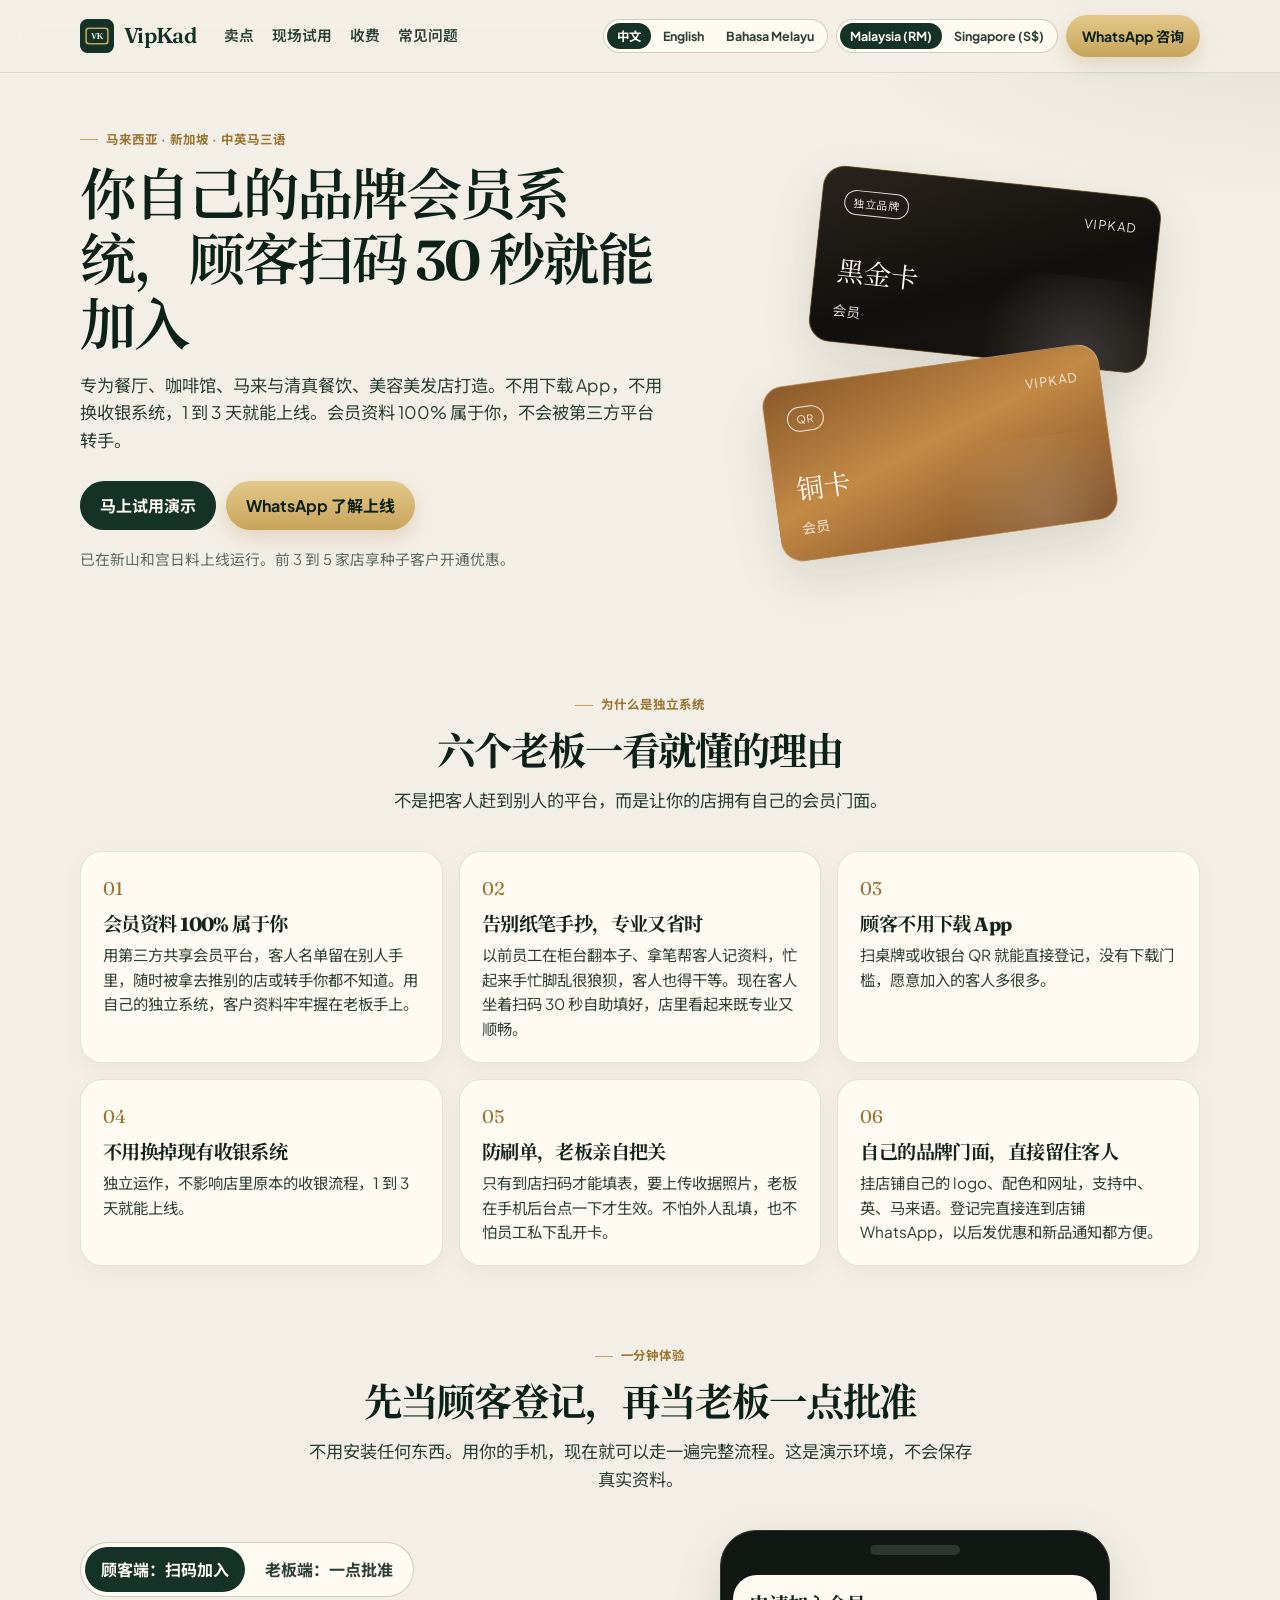
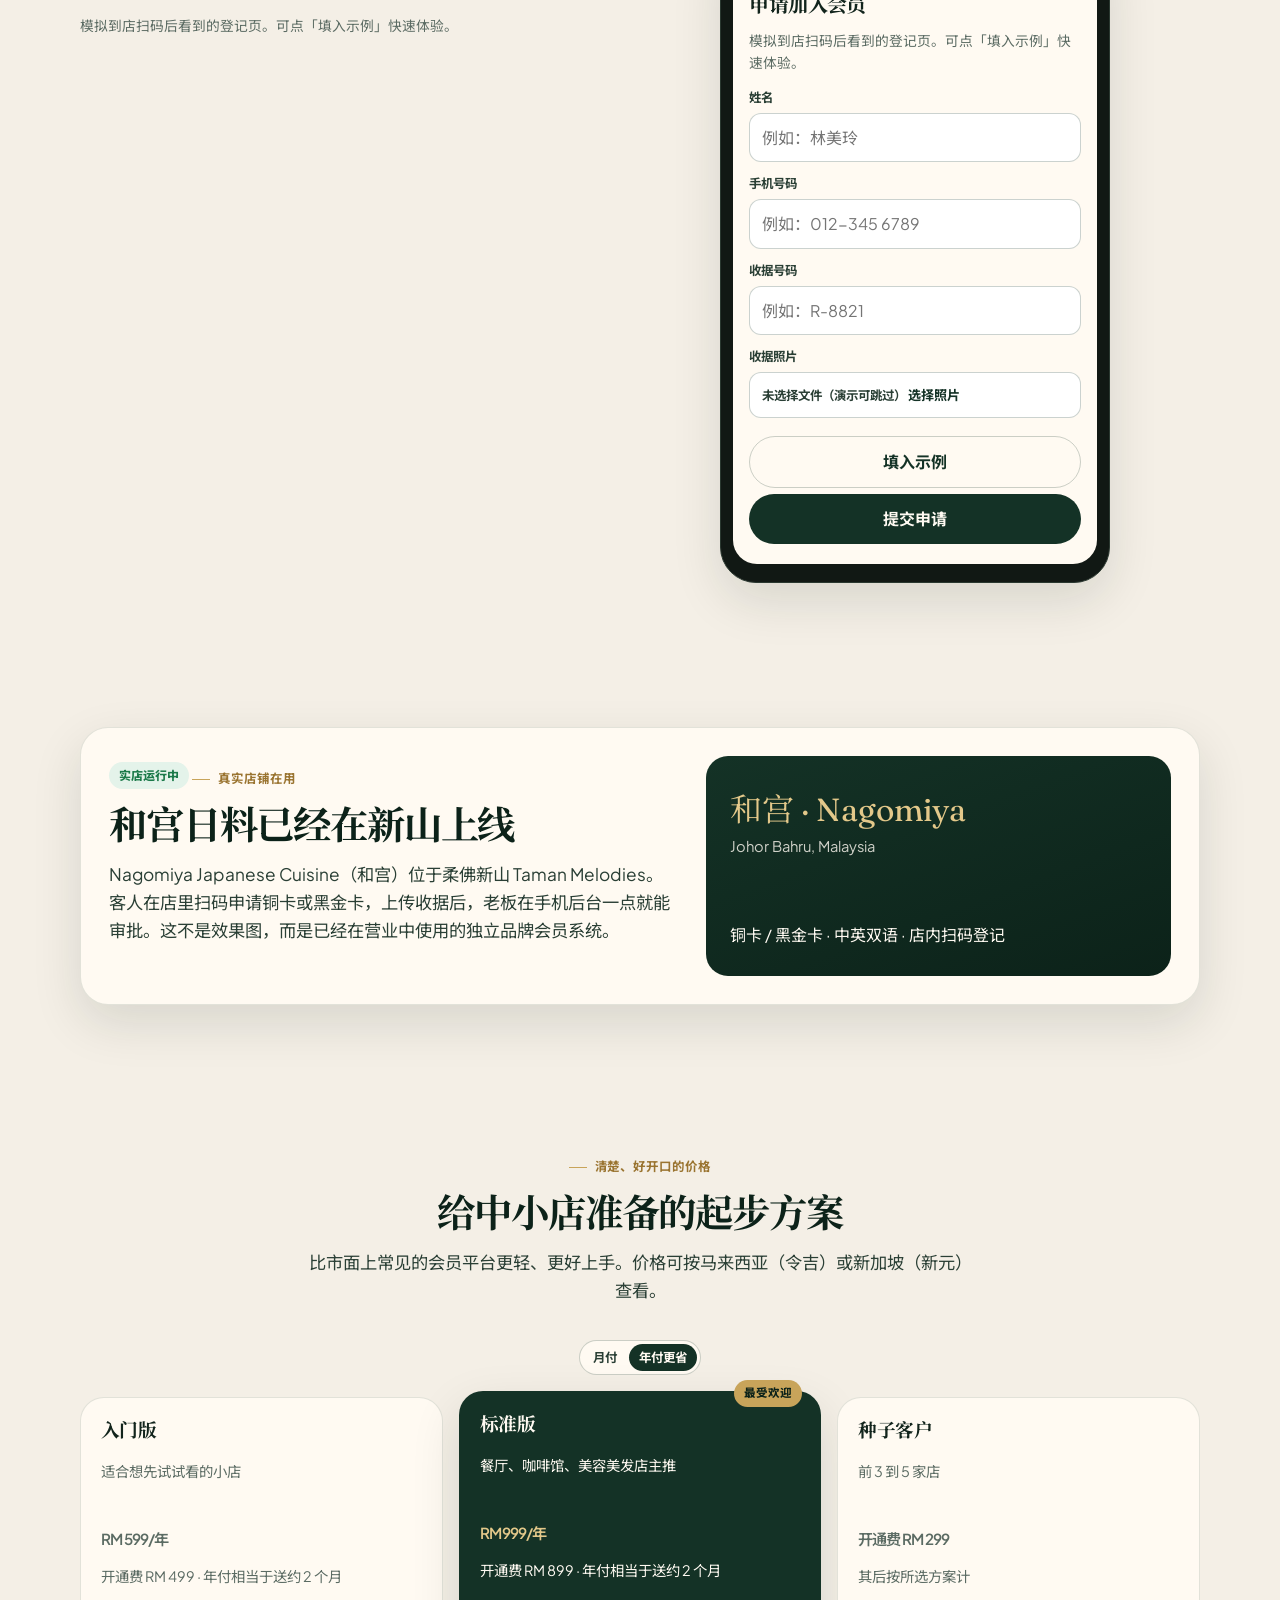
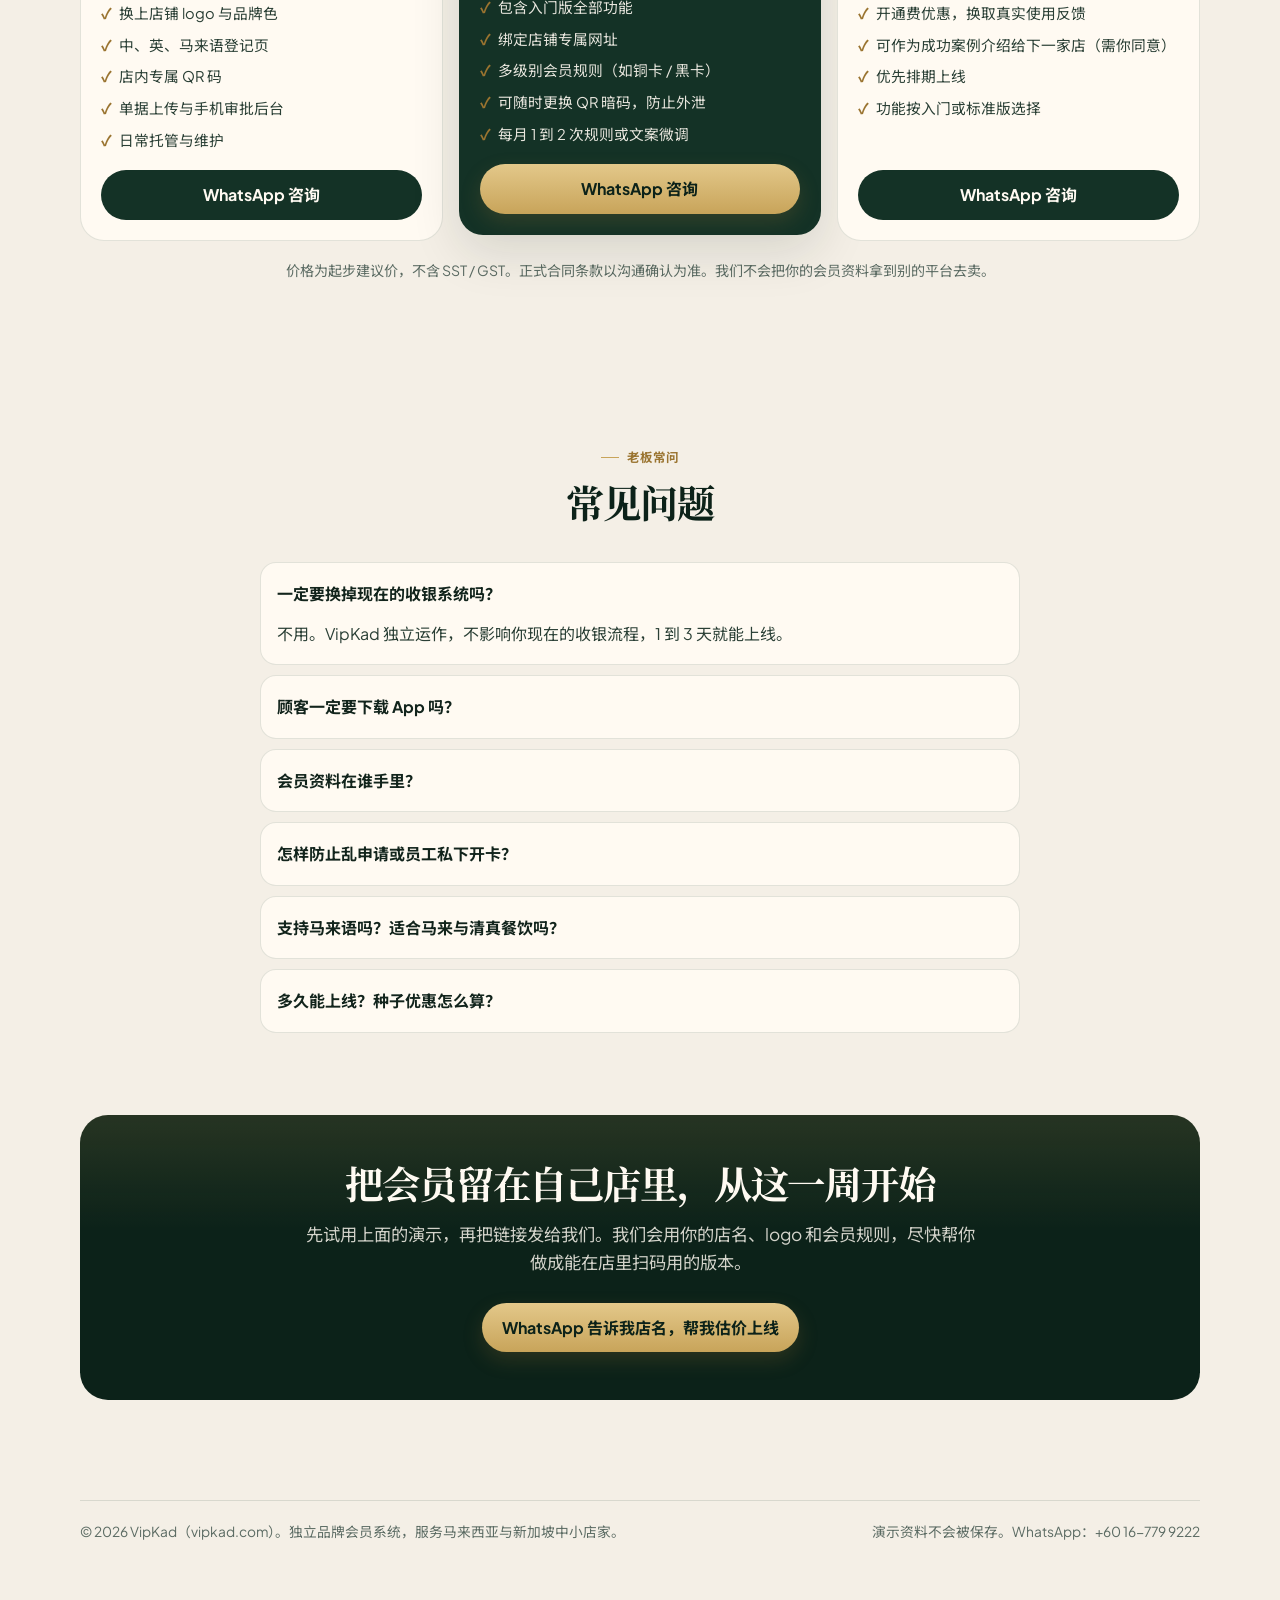
==== index.html @ d951347a "Add VipKad static website for GitHub Pages Co-authored-by: joywaynne143 <joywaynne143@users.noreply." ====
<!DOCTYPE html>
<html lang="zh-Hans">
<head>
  <meta charset="utf-8">
  <meta name="viewport" content="width=device-width, initial-scale=1">
  <title>VipKad — 独立品牌会员系统，给马来西亚与新加坡的店家</title>
  <meta name="description" content="VipKad (vipkad.com) is an own-brand membership Web App for restaurants, cafés, Malay and Halal F&B, salons and shops in Malaysia and Singapore. Chinese, English and Bahasa Melayu. No app download, no POS swap, customer data stays yours.">
  <meta name="theme-color" content="#143226">
  <link rel="icon" href="./favicon.svg" type="image/svg+xml">
  <link rel="canonical" href="https://vipkad.netlify.app/">
  <meta property="og:title" content="VipKad (vipkad.com) — Own-brand membership for Malaysia & Singapore">
  <meta property="og:description" content="Guests scan a QR and join in 30 seconds. You approve on your phone. Your data stays yours. 中文 / English / Bahasa Melayu.">
  <meta property="og:type" content="website">
  <meta property="og:image" content="./og.jpg">
  <meta name="twitter:card" content="summary_large_image">
  <link rel="preconnect" href="https://fonts.googleapis.com">
  <link rel="preconnect" href="https://fonts.gstatic.com" crossorigin>
  <link href="https://fonts.googleapis.com/css2?family=Fraunces:opsz,wght@9..144,500;9..144,620;9..144,700&family=Noto+Sans+SC:wght@400;500;700&family=Noto+Serif+SC:wght@600;700&family=Plus+Jakarta+Sans:wght@400;500;600;700;800&display=swap" rel="stylesheet">
  <link rel="stylesheet" href="./styles.css">
</head>
<body>
  <header class="header">
    <div class="wrap header-inner">
      <a class="logo" href="#top" aria-label="VipKad">
        <svg class="logo-mark" viewBox="0 0 64 64" aria-hidden="true">
          <rect width="64" height="64" rx="14" fill="#143226"/>
          <rect x="10" y="16" width="44" height="32" rx="6" fill="#C8A45A"/>
          <rect x="13" y="19" width="38" height="26" rx="4" fill="#143226"/>
          <text x="32" y="38" text-anchor="middle" font-family="Georgia, serif" font-size="16" font-weight="700" fill="#F6F1E8">VK</text>
        </svg>
        VipKad
      </a>
      <nav class="nav-links" aria-label="Primary">
        <a href="#features" data-i18n="nav_features">卖点</a>
        <a href="#demo" data-i18n="nav_demo">现场试用</a>
        <a href="#pricing" data-i18n="nav_pricing">收费</a>
        <a href="#faq" data-i18n="nav_faq">常见问题</a>
      </nav>
      <div class="header-tools">
        <div class="switcher" role="group" aria-label="Language">
          <button class="lang-btn" type="button" data-lang="zh" aria-pressed="true">中文</button>
          <button class="lang-btn" type="button" data-lang="en" aria-pressed="false">English</button>
          <button class="lang-btn" type="button" data-lang="ms" aria-pressed="false">Bahasa Melayu</button>
        </div>
        <div class="switcher" role="group" aria-label="Currency">
          <button class="cur-btn" type="button" data-currency="MY" aria-pressed="true">Malaysia (RM)</button>
          <button class="cur-btn" type="button" data-currency="SG" aria-pressed="false">Singapore (S$)</button>
        </div>
        <a class="btn btn-gold btn-wa-desktop" data-wa href="https://wa.me/60167799222" data-i18n="nav_cta">WhatsApp 咨询</a>
      </div>
    </div>
  </header>

  <main id="top">
    <section class="hero">
      <div class="wrap hero-grid">
        <div>
          <div class="kicker" data-i18n="hero_kicker">马来西亚 · 新加坡 · 中英马三语</div>
          <h1 data-i18n="hero_title">你自己的品牌会员系统，顾客扫码 30 秒就能加入</h1>
          <p class="lede" data-i18n="hero_sub">专为餐厅、咖啡馆、马来与清真餐饮、美容美发店打造。不用下载 App，不用换收银系统，1 到 3 天就能上线。会员资料 100% 属于你，不会被第三方平台转手。</p>
          <div class="hero-actions">
            <a class="btn btn-dark" href="#demo" data-i18n="hero_cta_demo">马上试用演示</a>
            <a class="btn btn-gold" data-wa href="https://wa.me/60167799222" data-i18n="hero_cta_wa">WhatsApp 了解上线</a>
          </div>
          <p class="trust" data-i18n="hero_trust">已在新山和宫日料上线运行。前 3 到 5 家店享种子客户开通优惠。</p>
        </div>
        <div class="stage" aria-hidden="true">
          <article class="card card-black">
            <div class="card-top"><span class="chip" data-i18n="card_owner">独立品牌</span><span>VIPKAD</span></div>
            <div class="card-name" data-i18n="card_black">黑金卡</div>
            <div class="card-meta" data-i18n="card_member">会员</div>
          </article>
          <article class="card card-bronze">
            <div class="card-top"><span class="chip">QR</span><span>VIPKAD</span></div>
            <div class="card-name" data-i18n="card_bronze">铜卡</div>
            <div class="card-meta" data-i18n="card_member">会员</div>
          </article>
        </div>
      </div>
    </section>

    <section class="section" id="features">
      <div class="wrap">
        <div class="section-head">
          <div class="kicker" data-i18n="points_kicker">为什么是独立系统</div>
          <h2 data-i18n="points_title">六个老板一看就懂的理由</h2>
          <p class="lede" data-i18n="points_sub">不是把客人赶到别人的平台，而是让你的店拥有自己的会员门面。</p>
        </div>
        <div class="grid-6">
          <article class="feature"><div class="feature-num">01</div><h3 data-i18n="p1_t">会员资料 100% 属于你</h3><p data-i18n="p1_d"></p></article>
          <article class="feature"><div class="feature-num">02</div><h3 data-i18n="p2_t">告别纸笔手抄，专业又省时</h3><p data-i18n="p2_d"></p></article>
          <article class="feature"><div class="feature-num">03</div><h3 data-i18n="p3_t">顾客不用下载 App</h3><p data-i18n="p3_d"></p></article>
          <article class="feature"><div class="feature-num">04</div><h3 data-i18n="p4_t">不用换掉现有收银系统</h3><p data-i18n="p4_d"></p></article>
          <article class="feature"><div class="feature-num">05</div><h3 data-i18n="p5_t">防刷单，老板亲自把关</h3><p data-i18n="p5_d"></p></article>
          <article class="feature"><div class="feature-num">06</div><h3 data-i18n="p6_t">自己的品牌门面，直接留住客人</h3><p data-i18n="p6_d"></p></article>
        </div>
      </div>
    </section>

    <section class="section" id="demo" style="padding-top: 0;">
      <div class="wrap">
        <div class="section-head">
          <div class="kicker" data-i18n="demo_kicker">一分钟体验</div>
          <h2 data-i18n="demo_title">先当顾客登记，再当老板一点批准</h2>
          <p class="lede" data-i18n="demo_sub">不用安装任何东西。用你的手机，现在就可以走一遍完整流程。这是演示环境，不会保存真实资料。</p>
        </div>
        <div class="demo-shell">
          <div>
            <div class="tabs" role="tablist">
              <button class="view-btn" type="button" data-view="customer" aria-pressed="true" data-i18n="tab_customer">顾客端：扫码加入</button>
              <button class="view-btn" type="button" data-view="owner" aria-pressed="false" data-i18n="tab_owner">老板端：一点批准</button>
            </div>
            <p class="hint" id="demo-side-hint" data-i18n="demo_customer_hint"></p>
          </div>
          <div class="phone">
            <div class="phone-bar"><span></span></div>
            <div class="screen">
              <div id="view-customer">
                <div id="form-panel">
                  <h3 data-i18n="demo_customer_title">申请加入会员</h3>
                  <p class="hint" data-i18n="demo_customer_hint"></p>
                  <form id="demo-form">
                    <div class="field">
                      <label for="f-name" data-i18n="demo_name">姓名</label>
                      <input id="f-name" name="name" required autocomplete="name" data-i18n-placeholder="ph_name">
                    </div>
                    <div class="field">
                      <label for="f-phone" data-i18n="demo_phone">手机号码</label>
                      <input id="f-phone" name="phone" required inputmode="tel" autocomplete="tel" data-i18n-placeholder="ph_phone">
                    </div>
                    <div class="field">
                      <label for="f-receipt" data-i18n="demo_receipt">收据号码</label>
                      <input id="f-receipt" name="receipt" required data-i18n-placeholder="ph_receipt">
                    </div>
                    <div class="field">
                      <label data-i18n="demo_photo">收据照片</label>
                      <label class="filebox">
                        <span id="photo-label" data-i18n="demo_photo_empty">未选择文件（演示可跳过）</span>
                        <strong data-i18n="demo_photo_btn">选择照片</strong>
                        <input id="f-photo" type="file" accept="image/*">
                      </label>
                    </div>
                    <button class="btn btn-ghost" id="fill-sample" type="button" data-i18n="demo_fill">填入示例</button>
                    <button class="btn btn-dark" type="submit" data-i18n="demo_submit">提交申请</button>
                  </form>
                </div>
                <div id="thanks-panel" class="success" hidden>
                  <div class="success-icon">✓</div>
                  <h3 data-i18n="demo_thanks_t">申请已送出</h3>
                  <p class="hint" data-i18n="demo_thanks_d"></p>
                  <button class="btn btn-dark" id="go-owner" type="button" data-i18n="demo_go_owner">打开老板端</button>
                  <button class="btn btn-ghost" id="try-again" type="button" data-i18n="demo_reset">再试一次</button>
                </div>
              </div>
              <div id="view-owner" hidden>
                <h3 data-i18n="demo_owner_title">待审核申请</h3>
                <p class="hint" data-i18n="demo_owner_hint"></p>
                <p class="hint" id="app-empty" data-i18n="demo_empty" hidden></p>
                <div class="app-list" id="app-list"></div>
              </div>
            </div>
          </div>
        </div>
      </div>
    </section>

    <section class="section" id="showcase">
      <div class="wrap">
        <article class="showcase">
          <div>
            <span class="showcase-tag" data-i18n="showcase_tag">实店运行中</span>
            <div class="kicker" data-i18n="showcase_kicker">真实店铺在用</div>
            <h2 data-i18n="showcase_title">和宫日料已经在新山上线</h2>
            <p class="lede" data-i18n="showcase_body"></p>
          </div>
          <div class="shop-tile">
            <div>
              <div class="jp" data-i18n="showcase_shop">和宫 · Nagomiya</div>
              <div class="place" data-i18n="showcase_place">Johor Bahru, Malaysia</div>
            </div>
            <div data-i18n="showcase_note">铜卡 / 黑金卡 · 中英双语 · 店内扫码登记</div>
          </div>
        </article>
      </div>
    </section>

    <section class="section" id="pricing">
      <div class="wrap">
        <div class="section-head">
          <div class="kicker" data-i18n="pricing_kicker">清楚、好开口的价格</div>
          <h2 data-i18n="pricing_title">给中小店准备的起步方案</h2>
          <p class="lede" data-i18n="pricing_sub">比市面上常见的会员平台更轻、更好上手。价格可按马来西亚（令吉）或新加坡（新元）查看。</p>
        </div>
        <div class="bill-toggle">
          <div class="switcher" role="group" aria-label="Billing cycle">
            <button class="bill-btn" type="button" data-bill="monthly" aria-pressed="false" data-i18n="bill_monthly">月付</button>
            <button class="bill-btn" type="button" data-bill="yearly" aria-pressed="true" data-i18n="bill_yearly">年付更省</button>
          </div>
        </div>
        <div class="plans">
          <article class="plan">
            <h3 data-i18n="plan_starter">入门版</h3>
            <p class="setup" data-i18n="plan_starter_for">适合想先试试看的小店</p>
            <div class="price"><span id="price-starter">RM 599</span><span id="per-starter">/年</span></div>
            <p class="setup" id="setup-starter">开通费 RM 499</p>
            <ul>
              <li data-i18n="f_starter_1"></li>
              <li data-i18n="f_starter_2"></li>
              <li data-i18n="f_starter_3"></li>
              <li data-i18n="f_starter_4"></li>
              <li data-i18n="f_starter_5"></li>
            </ul>
            <a class="btn btn-dark" data-wa href="https://wa.me/60167799222" data-i18n="nav_cta">WhatsApp 咨询</a>
          </article>
          <article class="plan featured">
            <span class="rec" data-i18n="rec">最受欢迎</span>
            <h3 data-i18n="plan_standard">标准版</h3>
            <p class="setup" data-i18n="plan_standard_for">餐厅、咖啡馆、美容美发店主推</p>
            <div class="price"><span id="price-standard">RM 999</span><span id="per-standard">/年</span></div>
            <p class="setup" id="setup-standard">开通费 RM 899</p>
            <ul>
              <li data-i18n="f_standard_1"></li>
              <li data-i18n="f_standard_2"></li>
              <li data-i18n="f_standard_3"></li>
              <li data-i18n="f_standard_4"></li>
              <li data-i18n="f_standard_5"></li>
            </ul>
            <a class="btn btn-gold" data-wa href="https://wa.me/60167799222" data-i18n="nav_cta">WhatsApp 咨询</a>
          </article>
          <article class="plan">
            <h3 data-i18n="plan_early">种子客户</h3>
            <p class="setup" data-i18n="plan_early_for">前 3 到 5 家店</p>
            <div class="price"><span id="price-early">开通费 RM 299</span><span id="per-early"></span></div>
            <p class="setup" id="setup-early">其后按所选方案计</p>
            <ul>
              <li data-i18n="f_early_1"></li>
              <li data-i18n="f_early_2"></li>
              <li data-i18n="f_early_3"></li>
              <li data-i18n="f_early_4"></li>
            </ul>
            <a class="btn btn-dark" data-wa href="https://wa.me/60167799222" data-i18n="nav_cta">WhatsApp 咨询</a>
          </article>
        </div>
        <p class="pricing-note" data-i18n="pricing_note"></p>
      </div>
    </section>

    <section class="section" id="faq">
      <div class="wrap">
        <div class="section-head">
          <div class="kicker" data-i18n="faq_kicker">老板常问</div>
          <h2 data-i18n="faq_title">常见问题</h2>
        </div>
        <div class="faq">
          <details open><summary data-i18n="q1"></summary><p data-i18n="a1"></p></details>
          <details><summary data-i18n="q2"></summary><p data-i18n="a2"></p></details>
          <details><summary data-i18n="q3"></summary><p data-i18n="a3"></p></details>
          <details><summary data-i18n="q4"></summary><p data-i18n="a4"></p></details>
          <details><summary data-i18n="q5"></summary><p data-i18n="a5"></p></details>
          <details><summary data-i18n="q6"></summary><p data-i18n="a6"></p></details>
        </div>
      </div>
    </section>

    <section class="section" style="padding-top: 10px;">
      <div class="wrap">
        <div class="final">
          <h2 data-i18n="final_title">把会员留在自己店里，从这一周开始</h2>
          <p class="lede" data-i18n="final_sub"></p>
          <a class="btn btn-gold" data-wa href="https://wa.me/60167799222" data-i18n="final_btn">WhatsApp 告诉我店名，帮我估价上线</a>
        </div>
      </div>
    </section>
  </main>

  <footer>
    <div class="wrap footer-inner">
      <div data-i18n="footer_left"></div>
      <div data-i18n="footer_right"></div>
    </div>
  </footer>

  <div class="sticky-wa">
    <a class="btn btn-gold" data-wa href="https://wa.me/60167799222" data-i18n="nav_cta">WhatsApp 咨询</a>
  </div>

  <script src="./app.js"></script>
</body>
</html>
---- styles.css ----
/* VipKad — own-brand membership for MY & SG */
:root {
  --ink: #12241c;
  --ink-soft: #2a3f35;
  --green: #143226;
  --green-deep: #0c2219;
  --green-mid: #1e4a38;
  --gold: #c8a45a;
  --gold-soft: #e3c88a;
  --gold-deep: #9a7430;
  --cream: #f4efe6;
  --paper: #fffaf2;
  --paper-2: #f8f2e8;
  --line: rgba(20, 50, 38, 0.12);
  --line-strong: rgba(20, 50, 38, 0.22);
  --muted: #5b6b63;
  --ok: #1c7a4a;
  --danger: #9b3b2e;
  --shadow: 0 18px 50px rgba(18, 36, 28, 0.12);
  --radius: 22px;
  --font-display: "Fraunces", "Noto Serif SC", "Songti SC", serif;
  --font-ui: "Plus Jakarta Sans", "Noto Sans SC", "Noto Sans Malayalam", "PingFang SC", sans-serif;
  --max: 1120px;
}

*, *::before, *::after { box-sizing: border-box; }
html { scroll-behavior: smooth; }
html, body { margin: 0; padding: 0; }
body {
  font-family: var(--font-ui);
  color: var(--ink);
  background:
    radial-gradient(1200px 500px at 10% -10%, rgba(200, 164, 90, 0.14), transparent 55%),
    radial-gradient(900px 400px at 100% 0%, rgba(20, 50, 38, 0.08), transparent 50%),
    var(--cream);
  line-height: 1.6;
  min-height: 100%;
  text-rendering: optimizeLegibility;
  -webkit-font-smoothing: antialiased;
}
img, svg { display: block; max-width: 100%; }
button, input { font: inherit; }
a { color: inherit; }

.wrap { width: min(var(--max), calc(100% - 32px)); margin: 0 auto; }

/* Header */
.header {
  position: sticky;
  top: 0;
  z-index: 40;
  backdrop-filter: blur(16px);
  background: rgba(244, 239, 230, 0.88);
  border-bottom: 1px solid var(--line);
}
.header-inner {
  display: flex;
  align-items: center;
  gap: 16px;
  min-height: 72px;
}
.logo {
  display: flex;
  align-items: center;
  gap: 10px;
  text-decoration: none;
  font-family: var(--font-display);
  font-weight: 600;
  font-size: 1.35rem;
  letter-spacing: -0.03em;
  color: var(--green);
  flex-shrink: 0;
}
.logo-mark {
  width: 34px;
  height: 34px;
}
.nav-links {
  display: flex;
  gap: 18px;
  margin-left: 12px;
  font-size: 0.92rem;
  font-weight: 600;
}
.nav-links a { text-decoration: none; color: var(--ink-soft); }
.nav-links a:hover { color: var(--green); }
.header-tools {
  margin-left: auto;
  display: flex;
  align-items: center;
  gap: 8px;
  flex-wrap: wrap;
  justify-content: flex-end;
}
.switcher {
  display: inline-flex;
  background: var(--paper);
  border: 1px solid var(--line-strong);
  border-radius: 999px;
  padding: 3px;
  gap: 2px;
}
.switcher button {
  border: 0;
  background: transparent;
  color: var(--ink-soft);
  padding: 6px 10px;
  border-radius: 999px;
  cursor: pointer;
  font-size: 0.78rem;
  font-weight: 700;
  line-height: 1.2;
}
.switcher button[aria-pressed="true"] {
  background: var(--green);
  color: var(--paper);
}
.btn {
  display: inline-flex;
  align-items: center;
  justify-content: center;
  gap: 8px;
  border: 0;
  border-radius: 999px;
  padding: 12px 20px;
  font-weight: 700;
  text-decoration: none;
  cursor: pointer;
  transition: transform 0.15s ease, background 0.15s ease, box-shadow 0.15s ease;
}
.btn:hover { transform: translateY(-1px); }
.btn-gold {
  background: linear-gradient(180deg, var(--gold-soft), var(--gold));
  color: var(--green-deep);
  box-shadow: 0 8px 20px rgba(154, 116, 48, 0.22);
}
.btn-dark {
  background: var(--green);
  color: var(--paper);
}
.btn-ghost {
  background: transparent;
  color: var(--green);
  border: 1px solid var(--line-strong);
}
.header .btn { padding: 10px 16px; font-size: 0.88rem; }

/* Hero */
.hero { padding: 48px 0 28px; }
.hero-grid {
  display: grid;
  grid-template-columns: 1.1fr 0.9fr;
  gap: 48px;
  align-items: center;
}
.kicker {
  display: inline-flex;
  align-items: center;
  gap: 8px;
  font-size: 0.78rem;
  font-weight: 700;
  letter-spacing: 0.08em;
  text-transform: uppercase;
  color: var(--gold-deep);
  margin-bottom: 14px;
}
.kicker::before {
  content: "";
  width: 18px;
  height: 1px;
  background: var(--gold);
}
h1, h2, h3 { font-family: var(--font-display); letter-spacing: -0.03em; line-height: 1.15; margin: 0 0 14px; }
h1 { font-size: clamp(2.1rem, 4.4vw, 3.55rem); font-weight: 620; color: var(--green-deep); }
h2 { font-size: clamp(1.7rem, 3vw, 2.4rem); color: var(--green-deep); }
.lede { font-size: 1.08rem; color: var(--ink-soft); max-width: 42rem; margin: 0 0 26px; }
.hero-actions { display: flex; flex-wrap: wrap; gap: 10px; margin-bottom: 18px; }
.trust { color: var(--muted); font-size: 0.92rem; }

/* Floating membership cards */
.stage {
  position: relative;
  min-height: 420px;
  display: grid;
  place-items: center;
}
.card {
  width: min(340px, 100%);
  border-radius: 22px;
  padding: 22px 22px 20px;
  color: var(--paper);
  position: relative;
  box-shadow: var(--shadow);
  overflow: hidden;
}
.card::after {
  content: "";
  position: absolute;
  inset: auto -20% -40% 40%;
  height: 160px;
  background: radial-gradient(circle, rgba(255,255,255,0.16), transparent 65%);
}
.card-black {
  background:
    linear-gradient(160deg, #2a241c 0%, #12100e 55%, #1b1712 100%);
  border: 1px solid rgba(200, 164, 90, 0.45);
  transform: rotate(6deg) translate(28px, 18px);
  z-index: 1;
}
.card-bronze {
  background:
    linear-gradient(160deg, #8a5a2b 0%, #c38945 45%, #7a4a22 100%);
  border: 1px solid rgba(255, 232, 190, 0.35);
  transform: rotate(-8deg) translate(-18px, -8px);
  z-index: 2;
}
.card-top { display: flex; justify-content: space-between; align-items: flex-start; font-size: 0.78rem; letter-spacing: 0.12em; text-transform: uppercase; opacity: 0.9; }
.card-name { font-family: var(--font-display); font-size: 1.7rem; margin: 36px 0 6px; }
.card-meta { font-size: 0.86rem; opacity: 0.85; }
.chip {
  display: inline-flex;
  border: 1px solid currentColor;
  border-radius: 999px;
  padding: 3px 8px;
  font-size: 0.68rem;
  letter-spacing: 0.08em;
}

/* Sections */
.section { padding: 72px 0; }
.section.alt {
  background: var(--green-deep);
  color: var(--paper);
}
.section.alt h2, .section.alt .kicker { color: var(--gold-soft); }
.section.alt .lede, .section.alt p { color: rgba(255,250,242,0.82); }
.section-head { max-width: 720px; margin: 0 auto 36px; text-align: center; }
.section-head .lede { margin-left: auto; margin-right: auto; }

.grid-6 {
  display: grid;
  grid-template-columns: repeat(3, 1fr);
  gap: 16px;
}
.feature {
  background: var(--paper);
  border: 1px solid var(--line);
  border-radius: var(--radius);
  padding: 22px 22px 20px;
  box-shadow: 0 8px 24px rgba(18, 36, 28, 0.04);
  min-height: 100%;
}
.feature-num {
  font-family: var(--font-display);
  color: var(--gold-deep);
  font-size: 1.15rem;
  margin-bottom: 10px;
}
.feature h3 { font-size: 1.2rem; margin-bottom: 8px; }
.feature p { margin: 0; color: var(--ink-soft); font-size: 0.96rem; }

/* Demo */
.demo-shell {
  display: grid;
  grid-template-columns: 0.95fr 1.05fr;
  gap: 36px;
  align-items: start;
}
.tabs {
  display: inline-flex;
  background: var(--paper);
  border: 1px solid var(--line-strong);
  border-radius: 999px;
  padding: 4px;
  gap: 4px;
  margin: 12px 0 18px;
}
.tabs button {
  border: 0;
  background: transparent;
  padding: 10px 16px;
  border-radius: 999px;
  cursor: pointer;
  font-weight: 700;
  color: var(--ink-soft);
}
.tabs button[aria-pressed="true"] {
  background: var(--green);
  color: var(--paper);
}
.phone {
  background: #111814;
  border-radius: 36px;
  padding: 14px 12px 18px;
  box-shadow: var(--shadow);
  border: 1px solid #2a3830;
  max-width: 390px;
  margin: 0 auto;
}
.phone-bar {
  height: 22px;
  display: flex;
  justify-content: center;
  margin-bottom: 8px;
}
.phone-bar span {
  width: 90px;
  height: 10px;
  background: #2b3630;
  border-radius: 999px;
}
.screen {
  background: var(--paper);
  color: var(--ink);
  border-radius: 24px;
  min-height: 520px;
  padding: 18px 16px 20px;
  overflow: hidden;
}
.screen h3 { font-size: 1.25rem; }
.hint { color: var(--muted); font-size: 0.86rem; margin: 0 0 14px; }
.field { margin-bottom: 12px; }
.field label { display: block; font-size: 0.78rem; font-weight: 700; margin-bottom: 5px; color: var(--ink-soft); }
.field input, .filebox {
  width: 100%;
  border: 1px solid var(--line-strong);
  border-radius: 12px;
  padding: 11px 12px;
  background: #fff;
  outline: none;
}
.field input:focus { border-color: var(--green); box-shadow: 0 0 0 3px rgba(20,50,38,0.12); }
.filebox { color: var(--muted); font-size: 0.9rem; cursor: pointer; display: flex; align-items: center; justify-content: space-between; }
.filebox input { display: none; }
.filebox strong { color: var(--green); font-size: 0.82rem; }
.screen .btn { width: 100%; margin-top: 6px; }
.success {
  text-align: center;
  padding: 36px 8px 16px;
}
.success-icon {
  width: 62px;
  height: 62px;
  border-radius: 50%;
  margin: 0 auto 14px;
  display: grid;
  place-items: center;
  background: #e4f3ea;
  color: var(--ok);
  font-size: 1.6rem;
}
.app-list { display: grid; gap: 10px; }
.app-card {
  border: 1px solid var(--line);
  border-radius: 16px;
  padding: 12px;
  background: #fff;
}
.app-card .row { display: flex; justify-content: space-between; gap: 8px; align-items: baseline; }
.app-card .who { font-weight: 800; }
.app-card .meta { color: var(--muted); font-size: 0.8rem; margin: 4px 0 10px; }
.badge {
  font-size: 0.68rem;
  font-weight: 800;
  letter-spacing: 0.04em;
  text-transform: uppercase;
  padding: 3px 8px;
  border-radius: 999px;
  background: #f3e6c8;
  color: #7a5420;
}
.badge.ok { background: #e4f3ea; color: var(--ok); }
.badge.no { background: #f8e6e3; color: var(--danger); }
.app-actions { display: flex; gap: 8px; }
.app-actions .btn { width: auto; flex: 1; padding: 8px 10px; font-size: 0.86rem; }

/* Showcase */
.showcase {
  display: grid;
  grid-template-columns: 1.1fr 0.9fr;
  gap: 28px;
  align-items: center;
  background: var(--paper);
  border: 1px solid var(--line);
  border-radius: 28px;
  padding: 28px;
  box-shadow: var(--shadow);
}
.showcase-tag {
  display: inline-block;
  background: #e4f3ea;
  color: var(--ok);
  font-size: 0.75rem;
  font-weight: 800;
  padding: 4px 10px;
  border-radius: 999px;
  margin-bottom: 10px;
}
.shop-tile {
  background: linear-gradient(160deg, #143226, #0c2219);
  color: var(--paper);
  border-radius: 22px;
  padding: 28px 24px;
  min-height: 220px;
  display: flex;
  flex-direction: column;
  justify-content: space-between;
}
.shop-tile .jp { font-family: var(--font-display); font-size: 2rem; color: var(--gold-soft); }
.shop-tile .place { opacity: 0.8; font-size: 0.92rem; }

/* Pricing */
.bill-toggle { display: flex; justify-content: center; margin-bottom: 22px; }
.plans {
  display: grid;
  grid-template-columns: repeat(3, 1fr);
  gap: 16px;
}
.plan {
  background: var(--paper);
  border: 1px solid var(--line);
  border-radius: 24px;
  padding: 22px 20px 20px;
  display: flex;
  flex-direction: column;
  position: relative;
}
.plan.featured {
  background: var(--green);
  color: var(--paper);
  border-color: transparent;
  transform: translateY(-6px);
  box-shadow: var(--shadow);
}
.plan.featured h3, .plan.featured .price, .plan.featured .setup { color: var(--paper); }
.plan.featured li { color: rgba(255,250,242,0.9); }
.rec {
  position: absolute;
  top: -12px;
  right: 18px;
  background: var(--gold);
  color: var(--green-deep);
  font-size: 0.72rem;
  font-weight: 800;
  padding: 4px 10px;
  border-radius: 999px;
}
.price {
  font-family: var(--font-display);
  font-size: 2.2rem;
  color: var(--green-deep);
  margin: 8px 0 0;
  letter-spacing: -0.03em;
}
.price span { font-size: 0.95rem; font-family: var(--font-ui); font-weight: 600; color: var(--muted); }
.plan.featured .price span { color: var(--gold-soft); }
.setup { color: var(--muted); font-size: 0.9rem; margin: 4px 0 14px; }
.plan ul { list-style: none; padding: 0; margin: 0 0 18px; display: grid; gap: 8px; }
.plan li { padding-left: 18px; position: relative; font-size: 0.92rem; color: var(--ink-soft); }
.plan li::before { content: "✓"; position: absolute; left: 0; color: var(--gold-deep); font-weight: 800; }
.plan .btn { margin-top: auto; }
.pricing-note { text-align: center; color: var(--muted); font-size: 0.88rem; margin-top: 18px; }

/* FAQ */
.faq { max-width: 760px; margin: 0 auto; display: grid; gap: 10px; }
.faq details {
  background: var(--paper);
  border: 1px solid var(--line);
  border-radius: 16px;
  padding: 4px 16px;
}
.faq summary {
  cursor: pointer;
  font-weight: 700;
  padding: 14px 0;
  list-style: none;
}
.faq summary::-webkit-details-marker { display: none; }
.faq details p { margin: 0 0 14px; color: var(--ink-soft); }

/* Final CTA */
.final {
  text-align: center;
  background:
    linear-gradient(180deg, rgba(200,164,90,0.14), transparent 40%),
    var(--green-deep);
  color: var(--paper);
  border-radius: 28px;
  padding: 48px 24px;
}
.final h2 { color: var(--paper); }
.final .lede { color: rgba(255,250,242,0.82); margin-left: auto; margin-right: auto; }

/* Footer */
footer {
  padding: 28px 0 110px;
  color: var(--muted);
  font-size: 0.86rem;
}
.footer-inner { display: flex; justify-content: space-between; gap: 16px; flex-wrap: wrap; border-top: 1px solid var(--line); padding-top: 20px; }

.sticky-wa {
  display: none;
  position: fixed;
  left: 16px;
  right: 16px;
  bottom: 16px;
  z-index: 50;
}

/* Responsive */
@media (max-width: 900px) {
  .nav-links, .header .btn-wa-desktop { display: none; }
  .hero-grid, .demo-shell, .showcase, .plans, .grid-6 { grid-template-columns: 1fr; }
  .plan.featured { transform: none; }
  .hero { padding-top: 28px; }
  .stage { min-height: 340px; margin-top: 10px; }
  .sticky-wa { display: block; }
  .sticky-wa .btn { width: 100%; box-shadow: 0 10px 30px rgba(18,36,28,0.25); }
  footer { padding-bottom: 110px; }
  .header-inner { min-height: 64px; }
  .header-tools .switcher button { padding: 6px 8px; font-size: 0.72rem; }
}
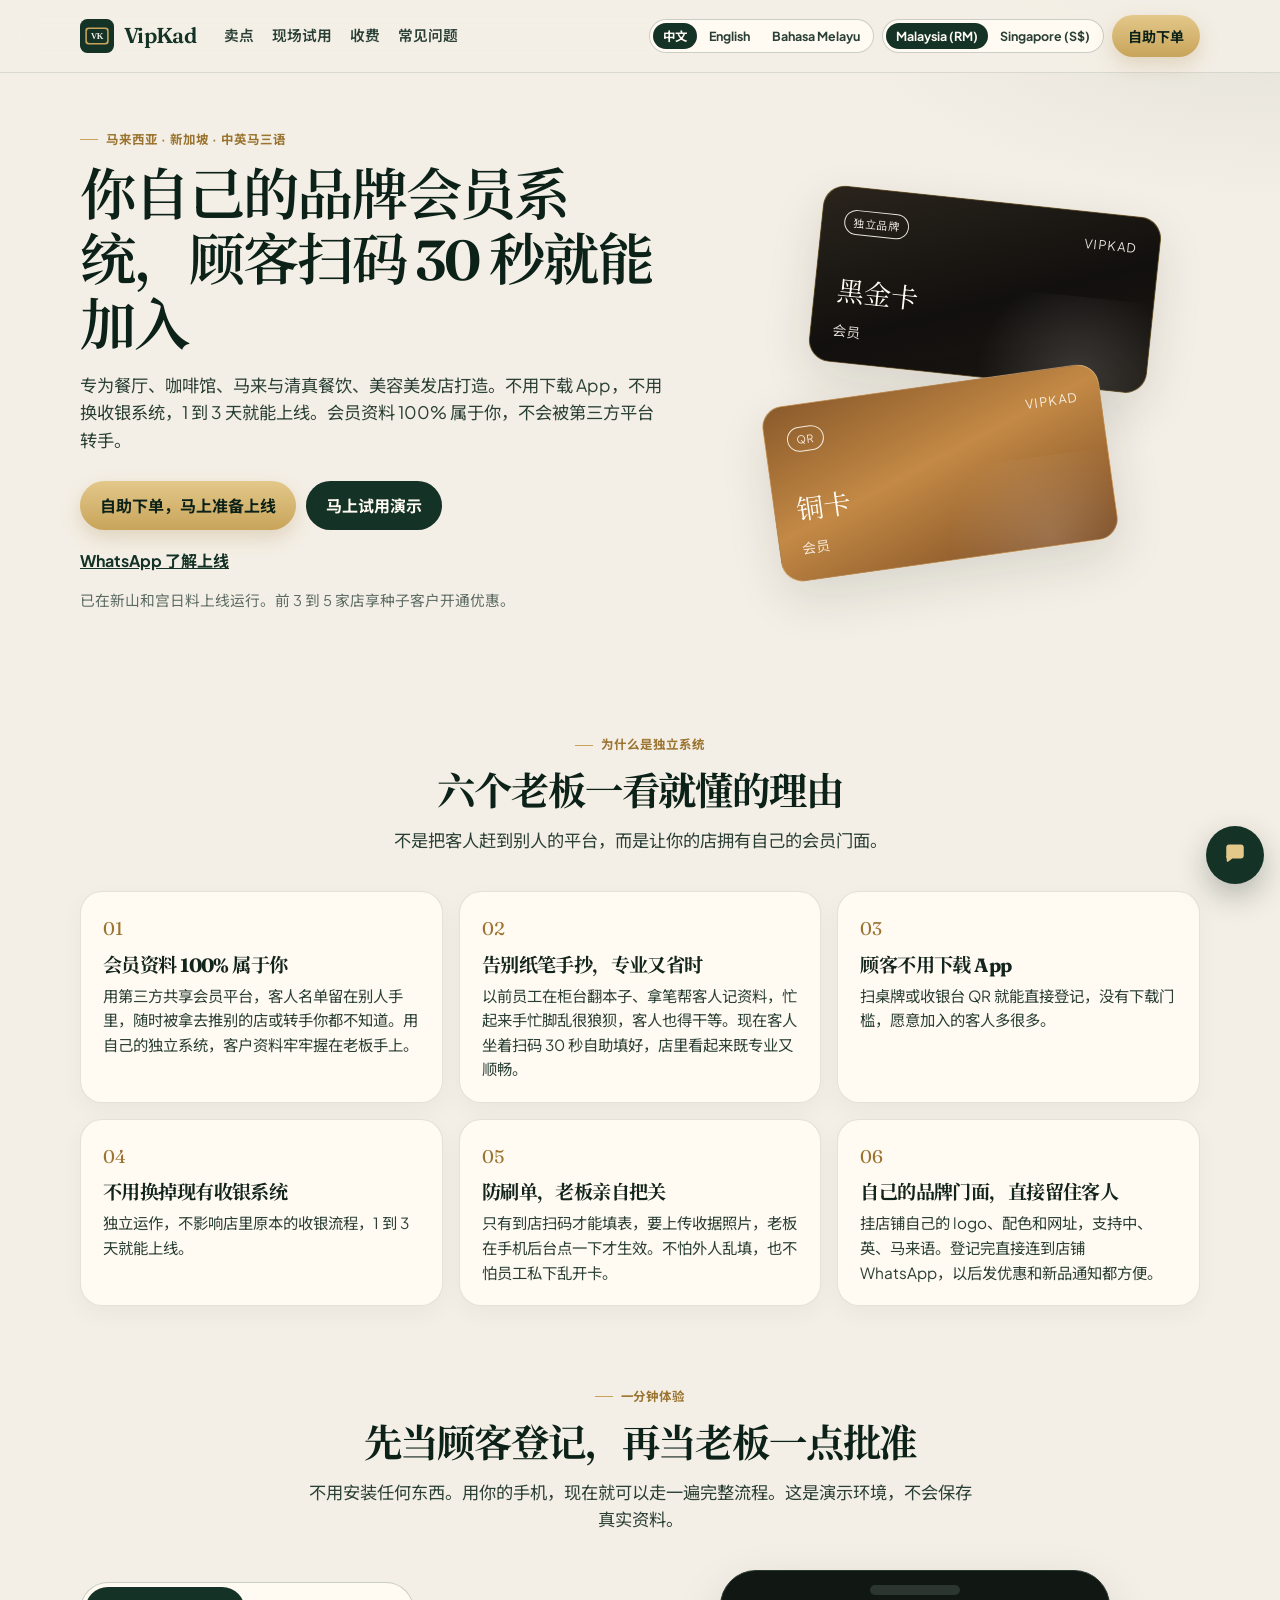
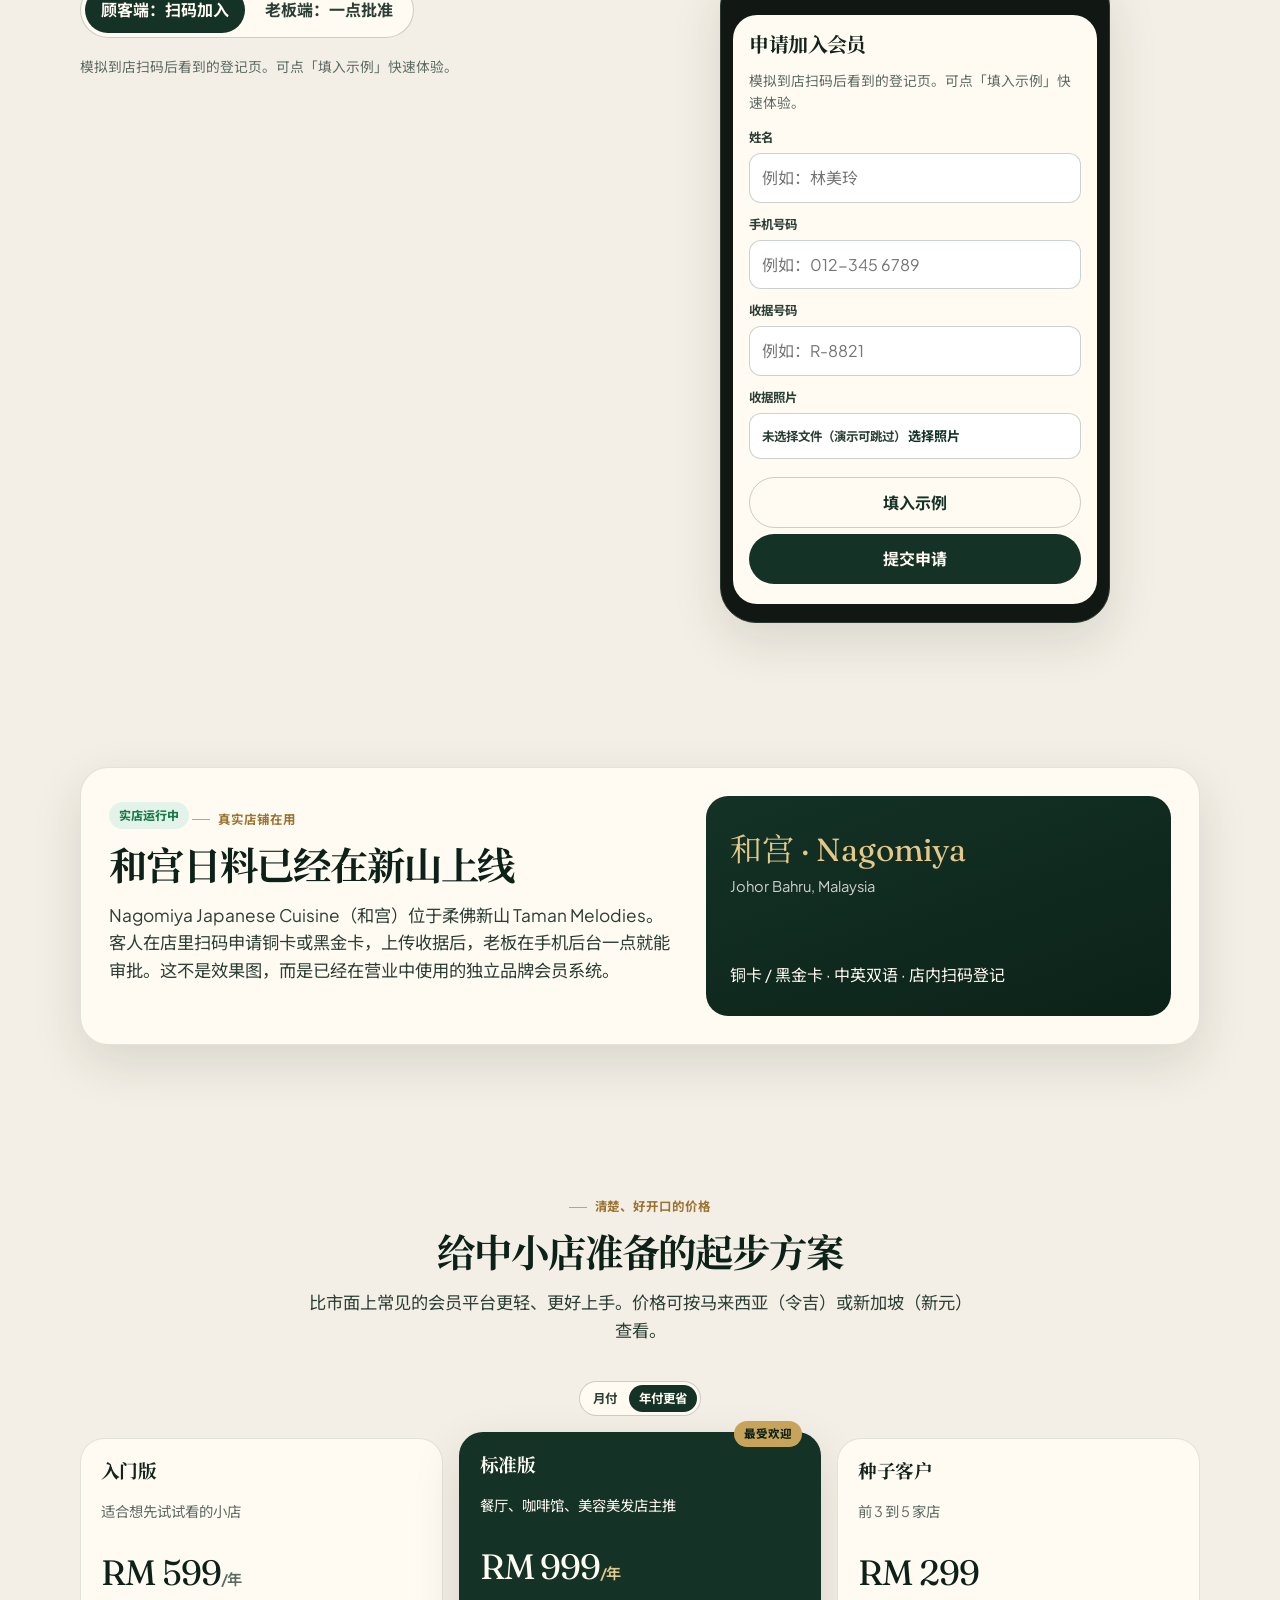
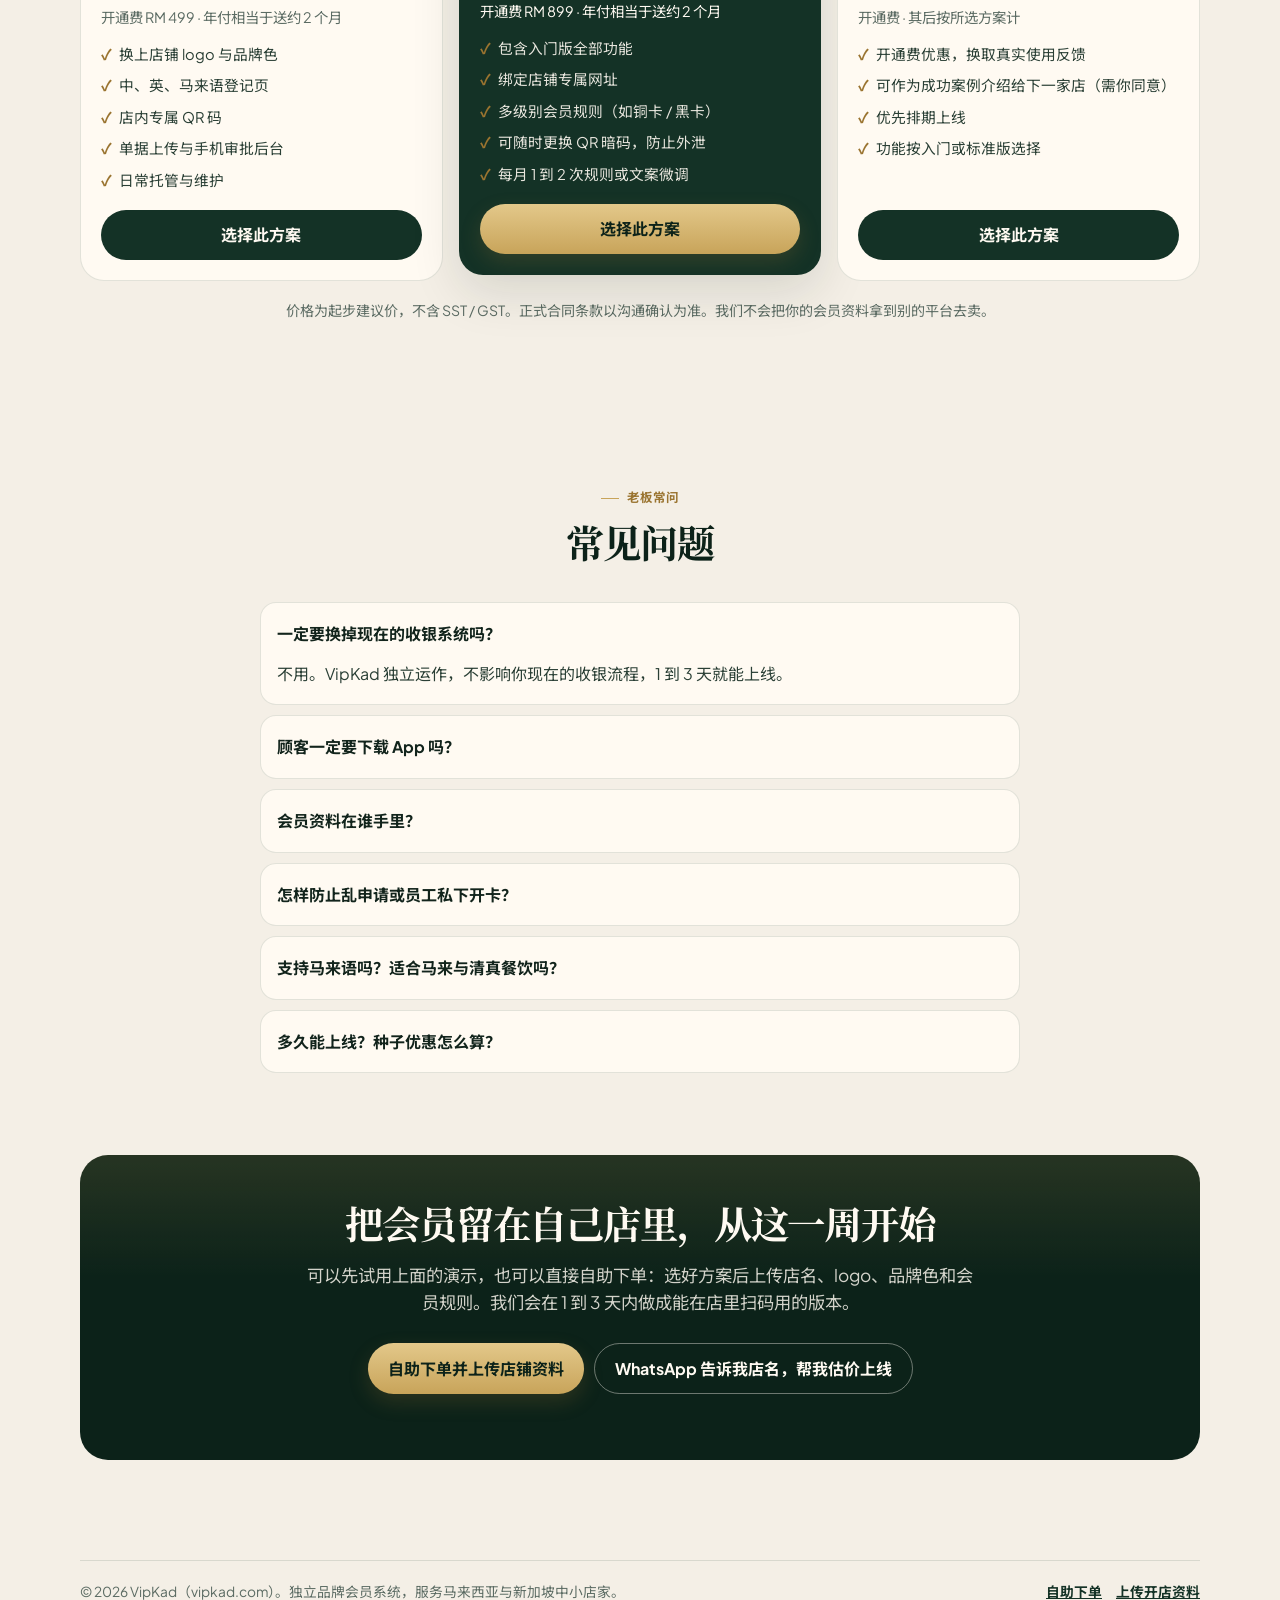
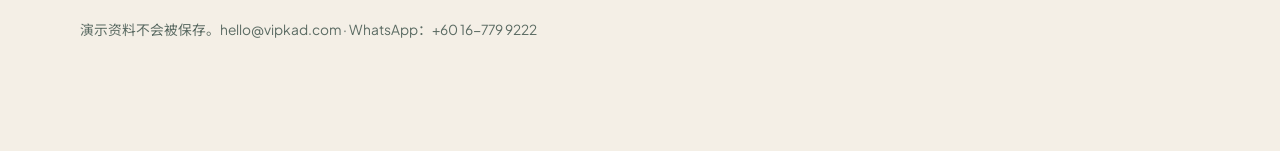
==== commit 35fb5f54: "Add self-serve ordering, shop setup, and support chat Customers can choose a plan in ringgit or Sing" ====
--- a/index.html
+++ b/index.html
@@ -43,10 +43,10 @@
           <button class="lang-btn" type="button" data-lang="ms" aria-pressed="false">Bahasa Melayu</button>
         </div>
         <div class="switcher" role="group" aria-label="Currency">
-          <button class="cur-btn" type="button" data-currency="MY" aria-pressed="true">Malaysia (RM)</button>
-          <button class="cur-btn" type="button" data-currency="SG" aria-pressed="false">Singapore (S$)</button>
-        </div>
-        <a class="btn btn-gold btn-wa-desktop" data-wa href="https://wa.me/60167799222" data-i18n="nav_cta">WhatsApp 咨询</a>
+          <button class="cur-btn" type="button" data-currency="MYR" aria-pressed="true">Malaysia (RM)</button>
+          <button class="cur-btn" type="button" data-currency="SGD" aria-pressed="false">Singapore (S$)</button>
+        </div>
+        <a class="btn btn-gold btn-desktop" data-order href="./order.html" data-i18n="nav_order">自助下单</a>
       </div>
     </div>
   </header>
@@ -59,9 +59,10 @@
           <h1 data-i18n="hero_title">你自己的品牌会员系统，顾客扫码 30 秒就能加入</h1>
           <p class="lede" data-i18n="hero_sub">专为餐厅、咖啡馆、马来与清真餐饮、美容美发店打造。不用下载 App，不用换收银系统，1 到 3 天就能上线。会员资料 100% 属于你，不会被第三方平台转手。</p>
           <div class="hero-actions">
+            <a class="btn btn-gold" data-order href="./order.html" data-i18n="hero_cta_order">自助下单，马上准备上线</a>
             <a class="btn btn-dark" href="#demo" data-i18n="hero_cta_demo">马上试用演示</a>
-            <a class="btn btn-gold" data-wa href="https://wa.me/60167799222" data-i18n="hero_cta_wa">WhatsApp 了解上线</a>
-          </div>
+          </div>
+          <p class="hero-wa"><a data-wa href="https://wa.me/60167799222" data-i18n="hero_cta_wa">WhatsApp 了解上线</a></p>
           <p class="trust" data-i18n="hero_trust">已在新山和宫日料上线运行。前 3 到 5 家店享种子客户开通优惠。</p>
         </div>
         <div class="stage" aria-hidden="true">
@@ -210,7 +211,7 @@
               <li data-i18n="f_starter_4"></li>
               <li data-i18n="f_starter_5"></li>
             </ul>
-            <a class="btn btn-dark" data-wa href="https://wa.me/60167799222" data-i18n="nav_cta">WhatsApp 咨询</a>
+            <a class="btn btn-dark" data-order="starter" href="./order.html?plan=starter" data-i18n="plan_cta">选择此方案</a>
           </article>
           <article class="plan featured">
             <span class="rec" data-i18n="rec">最受欢迎</span>
@@ -225,7 +226,7 @@
               <li data-i18n="f_standard_4"></li>
               <li data-i18n="f_standard_5"></li>
             </ul>
-            <a class="btn btn-gold" data-wa href="https://wa.me/60167799222" data-i18n="nav_cta">WhatsApp 咨询</a>
+            <a class="btn btn-gold" data-order="standard" href="./order.html?plan=standard" data-i18n="plan_cta">选择此方案</a>
           </article>
           <article class="plan">
             <h3 data-i18n="plan_early">种子客户</h3>
@@ -238,7 +239,7 @@
               <li data-i18n="f_early_3"></li>
               <li data-i18n="f_early_4"></li>
             </ul>
-            <a class="btn btn-dark" data-wa href="https://wa.me/60167799222" data-i18n="nav_cta">WhatsApp 咨询</a>
+            <a class="btn btn-dark" data-order="early" href="./order.html?plan=early" data-i18n="plan_cta">选择此方案</a>
           </article>
         </div>
         <p class="pricing-note" data-i18n="pricing_note"></p>
@@ -267,7 +268,10 @@
         <div class="final">
           <h2 data-i18n="final_title">把会员留在自己店里，从这一周开始</h2>
           <p class="lede" data-i18n="final_sub"></p>
-          <a class="btn btn-gold" data-wa href="https://wa.me/60167799222" data-i18n="final_btn">WhatsApp 告诉我店名，帮我估价上线</a>
+          <div class="hero-actions">
+            <a class="btn btn-gold" data-order href="./order.html" data-i18n="final_btn_order">自助下单并上传店铺资料</a>
+            <a class="btn btn-ghost" data-wa href="https://wa.me/60167799222" data-i18n="final_btn">WhatsApp 告诉我店名，帮我估价上线</a>
+          </div>
         </div>
       </div>
     </section>
@@ -276,14 +280,22 @@
   <footer>
     <div class="wrap footer-inner">
       <div data-i18n="footer_left"></div>
+      <div class="footer-links">
+        <a data-order href="./order.html" data-i18n="footer_order">自助下单</a>
+        <a data-setup href="./setup.html" data-i18n="footer_setup">上传开店资料</a>
+      </div>
       <div data-i18n="footer_right"></div>
     </div>
   </footer>
 
   <div class="sticky-wa">
-    <a class="btn btn-gold" data-wa href="https://wa.me/60167799222" data-i18n="nav_cta">WhatsApp 咨询</a>
+    <a class="btn btn-gold" data-order href="./order.html" data-i18n="sticky_order">自助下单</a>
   </div>
 
+  <script src="./vipkad-config.js"></script>
+  <script src="./vipkad-locale.js"></script>
+  <script src="./vipkad-catalog.js"></script>
   <script src="./app.js"></script>
+  <script src="./vipkad-chat.js"></script>
 </body>
 </html>
--- a/styles.css
+++ b/styles.css
@@ -452,8 +452,13 @@
   margin: 8px 0 0;
   letter-spacing: -0.03em;
 }
-.price span { font-size: 0.95rem; font-family: var(--font-ui); font-weight: 600; color: var(--muted); }
-.plan.featured .price span { color: var(--gold-soft); }
+.price > span:last-child:not(:first-child) {
+  font-size: 0.95rem;
+  font-family: var(--font-ui);
+  font-weight: 600;
+  color: var(--muted);
+}
+.plan.featured .price > span:last-child:not(:first-child) { color: var(--gold-soft); }
 .setup { color: var(--muted); font-size: 0.9rem; margin: 4px 0 14px; }
 .plan ul { list-style: none; padding: 0; margin: 0 0 18px; display: grid; gap: 8px; }
 .plan li { padding-left: 18px; position: relative; font-size: 0.92rem; color: var(--ink-soft); }
@@ -510,7 +515,7 @@
 
 /* Responsive */
 @media (max-width: 900px) {
-  .nav-links, .header .btn-wa-desktop { display: none; }
+  .nav-links, .header .btn-wa-desktop, .header .btn-desktop { display: none; }
   .hero-grid, .demo-shell, .showcase, .plans, .grid-6 { grid-template-columns: 1fr; }
   .plan.featured { transform: none; }
   .hero { padding-top: 28px; }
@@ -521,3 +526,377 @@
   .header-inner { min-height: 64px; }
   .header-tools .switcher button { padding: 6px 8px; font-size: 0.72rem; }
 }
+
+/* Order, setup, and support chat */
+[hidden] { display: none !important; }
+select, textarea { font: inherit; color: inherit; }
+.flow-page h1 { font-size: clamp(1.85rem, 3.4vw, 2.7rem); }
+.flow-intro { padding-top: 28px; }
+.flow-wrap { max-width: 860px; }
+.text-link {
+  display: inline-flex;
+  color: var(--green);
+  font-weight: 700;
+  background: none;
+  border: 0;
+  padding: 0;
+  cursor: pointer;
+  text-decoration: underline;
+  text-underline-offset: 3px;
+}
+.hero-wa { margin: 0 0 8px; }
+.hero-wa a { color: var(--green); font-weight: 700; }
+.final .hero-actions { justify-content: center; }
+.final .btn-ghost { color: var(--paper); border-color: rgba(255, 250, 242, 0.4); }
+.footer-links { display: flex; gap: 14px; flex-wrap: wrap; }
+.footer-links a { color: var(--green); font-weight: 700; }
+
+.plan { cursor: pointer; }
+.plan.is-selected { outline: 2px solid var(--gold-deep); outline-offset: 3px; }
+.plan.featured.is-selected { outline-color: var(--gold-soft); }
+.plan:focus-visible { outline: 2px solid var(--green); outline-offset: 3px; }
+
+.breakdown {
+  margin-top: 22px;
+  background: var(--paper);
+  border: 1px solid var(--line);
+  border-radius: 24px;
+  padding: 22px;
+  box-shadow: var(--shadow);
+  display: grid;
+  grid-template-columns: 1.4fr 0.8fr;
+  gap: 22px;
+  align-items: center;
+}
+.breakdown h2 { font-size: 1.45rem; }
+.breakdown-lines { margin: 0; display: grid; gap: 0; }
+.rowline {
+  display: flex;
+  justify-content: space-between;
+  gap: 12px;
+  padding: 10px 0;
+  border-bottom: 1px dashed var(--line);
+}
+.rowline dt { color: var(--ink-soft); }
+.rowline dd { margin: 0; text-align: right; }
+.rowline s { color: var(--muted); margin-right: 8px; font-weight: 600; }
+.rowline.is-total { border-bottom: 0; }
+.rowline.is-total strong {
+  font-family: var(--font-display);
+  font-size: 1.55rem;
+  color: var(--green-deep);
+}
+.breakdown-foot { color: var(--muted); font-size: 0.86rem; margin: 8px 0 0; }
+.pricing-note.left { text-align: left; margin: 12px 0 0; }
+.breakdown-actions { display: grid; gap: 10px; }
+.breakdown-actions .btn, .step-nav .btn { width: 100%; }
+.tier-switch { display: flex; flex-wrap: wrap; align-items: center; gap: 10px; margin: 0 0 12px; }
+
+.notice {
+  background: #f3e6c8;
+  color: #6d4c16;
+  border-radius: 16px;
+  padding: 12px 14px;
+  margin: 0 0 14px;
+  font-weight: 650;
+}
+.notice.is-paid { background: #e4f3ea; color: var(--ok); }
+.order-summary {
+  display: flex;
+  justify-content: space-between;
+  flex-wrap: wrap;
+  gap: 12px;
+  align-items: center;
+  background: var(--green);
+  color: var(--paper);
+  border-radius: 18px;
+  padding: 14px 16px;
+  margin-bottom: 18px;
+}
+.order-summary strong { display: block; font-size: 1.05rem; }
+.order-summary span { color: var(--gold-soft); font-size: 0.92rem; }
+.order-summary-side { display: flex; align-items: center; gap: 12px; }
+.order-summary a { color: var(--paper); font-weight: 700; }
+.order-summary .badge.ok { background: #e4f3ea; color: var(--ok); }
+
+.stepper {
+  list-style: none;
+  display: flex;
+  gap: 6px;
+  padding: 0;
+  margin: 0 0 16px;
+  overflow-x: auto;
+}
+.stepper button {
+  display: flex;
+  align-items: center;
+  gap: 6px;
+  border: 1px solid var(--line-strong);
+  background: var(--paper);
+  color: var(--ink-soft);
+  border-radius: 999px;
+  padding: 6px 10px 6px 6px;
+  cursor: pointer;
+  font-weight: 700;
+  white-space: nowrap;
+}
+.stepper button span {
+  width: 22px;
+  height: 22px;
+  border-radius: 50%;
+  display: grid;
+  place-items: center;
+  background: var(--cream);
+  font-size: 0.75rem;
+}
+.stepper button[aria-current="step"] { background: var(--green); color: var(--paper); border-color: var(--green); }
+.stepper button[aria-current="step"] span { background: var(--gold); color: var(--green-deep); }
+.stepper button.is-done { border-color: var(--green); color: var(--green); }
+.stepper em { font-style: normal; font-size: 0.82rem; }
+
+.step-panel {
+  background: var(--paper);
+  border: 1px solid var(--line);
+  border-radius: 24px;
+  padding: 22px 18px 8px;
+  box-shadow: 0 8px 24px rgba(18, 36, 28, 0.04);
+}
+.step-panel h2 { font-size: 1.55rem; }
+.split { display: grid; grid-template-columns: 1fr 1fr; gap: 12px; }
+.field select, .field textarea {
+  width: 100%;
+  border: 1px solid var(--line-strong);
+  border-radius: 12px;
+  padding: 11px 12px;
+  background: #fff;
+  outline: none;
+}
+.field textarea { resize: vertical; min-height: 96px; }
+.field select:focus, .field textarea:focus { border-color: var(--green); box-shadow: 0 0 0 3px rgba(20, 50, 38, 0.12); }
+.field-hint { color: var(--muted); font-size: 0.8rem; margin: 6px 0 0; }
+.field .err { color: var(--danger); font-size: 0.78rem; font-weight: 700; min-height: 1em; margin: 4px 0 0; }
+.field.has-error input, .field.has-error select, .field.has-error textarea { border-color: var(--danger); }
+.form-alert {
+  background: #f8e6e3;
+  color: var(--danger);
+  border-radius: 12px;
+  padding: 10px 12px;
+  font-weight: 700;
+  margin: 0 0 12px;
+}
+.hp { position: absolute; left: -10000px; width: 1px; height: 1px; overflow: hidden; }
+
+.checks { border: 0; padding: 0; margin: 0 0 12px; }
+.checks legend { font-size: 0.78rem; font-weight: 700; color: var(--ink-soft); margin-bottom: 6px; }
+.check, .choice {
+  display: flex;
+  gap: 8px;
+  align-items: flex-start;
+  margin: 8px 0;
+  font-weight: 650;
+}
+.choice-row { display: flex; flex-wrap: wrap; gap: 8px; }
+.choice {
+  border: 1px solid var(--line-strong);
+  border-radius: 999px;
+  padding: 8px 12px;
+  margin: 0;
+  background: #fff;
+}
+.step-nav { display: flex; justify-content: space-between; gap: 10px; margin-top: 16px; }
+.step-nav .btn { width: auto; min-width: 140px; }
+
+.upload-row { display: flex; gap: 10px; align-items: center; }
+.upload-row .filebox { flex: 1; gap: 10px; }
+.upload-row img, .review-logo {
+  width: 64px;
+  height: 64px;
+  object-fit: contain;
+  border-radius: 12px;
+  background: #fff;
+  border: 1px solid var(--line);
+}
+.brand-grid { display: grid; grid-template-columns: 1.15fr 0.85fr; gap: 18px; align-items: start; }
+.swatches { display: flex; flex-wrap: wrap; gap: 8px; margin-bottom: 10px; }
+.swatches button {
+  width: 28px;
+  height: 28px;
+  border-radius: 50%;
+  border: 2px solid #fff;
+  box-shadow: 0 0 0 1px var(--line-strong);
+  cursor: pointer;
+  padding: 0;
+}
+.swatches button[aria-pressed="true"] { box-shadow: 0 0 0 2px var(--green); }
+.color-row { display: flex; gap: 8px; align-items: center; }
+.color-row input[type="color"] {
+  width: 48px;
+  height: 42px;
+  border: 1px solid var(--line-strong);
+  border-radius: 12px;
+  background: #fff;
+  padding: 4px;
+  cursor: pointer;
+}
+.mini-card {
+  border-radius: 20px;
+  padding: 18px;
+  min-height: 180px;
+  display: flex;
+  flex-direction: column;
+  justify-content: space-between;
+  box-shadow: var(--shadow);
+  background: #143226;
+  color: #fffaf2;
+  position: relative;
+  overflow: hidden;
+}
+.mini-card::after {
+  content: "";
+  position: absolute;
+  left: 18px;
+  right: 18px;
+  bottom: 58px;
+  height: 1px;
+  background: rgba(200, 164, 90, 0.85);
+}
+.mini-card-top { display: flex; align-items: center; gap: 8px; letter-spacing: 0.14em; font-size: 0.75rem; }
+.mini-card-top img, .mini-mark {
+  width: 36px;
+  height: 36px;
+  border-radius: 10px;
+  background: #fffaf2;
+  object-fit: contain;
+}
+.mini-mark { display: grid; place-items: center; font-weight: 800; letter-spacing: 0; color: #143226; }
+.mini-card-tier { font-family: var(--font-display); font-size: 1.8rem; margin-top: 28px; }
+.mini-card-meta { font-size: 0.92rem; opacity: 0.9; }
+.preview-aside { position: sticky; top: 88px; }
+.review-list { display: grid; gap: 8px; margin-bottom: 8px; }
+.review-list div { display: grid; grid-template-columns: 160px 1fr; gap: 10px; padding-bottom: 8px; border-bottom: 1px solid var(--line); }
+.review-list dt { color: var(--muted); font-size: 0.82rem; font-weight: 700; }
+.review-list dd { margin: 0; white-space: pre-wrap; }
+.ref-label { margin: 18px 0 0; color: var(--muted); font-weight: 700; letter-spacing: 0.06em; text-transform: uppercase; font-size: 0.75rem; }
+.ref-id { font-family: var(--font-display); font-size: clamp(1.8rem, 4vw, 2.6rem); color: var(--green-deep); margin: 0 0 16px; }
+
+.flow-sticky {
+  display: none;
+  position: fixed;
+  left: 0;
+  right: 0;
+  bottom: 0;
+  z-index: 45;
+  gap: 10px;
+  align-items: center;
+  justify-content: space-between;
+  padding: 10px 16px calc(10px + env(safe-area-inset-bottom));
+  background: rgba(244, 239, 230, 0.96);
+  border-top: 1px solid var(--line);
+  backdrop-filter: blur(12px);
+}
+.flow-sticky .btn { width: auto; }
+.flow-sticky-copy { display: grid; min-width: 0; }
+.flow-sticky-copy strong { font-size: 0.95rem; }
+.flow-sticky-copy span { color: var(--muted); font-size: 0.78rem; }
+
+:root { --vk-chat-bottom: 16px; --vk-chat-panel-bottom: 16px; }
+.vk-chat-launcher, .vk-chat-panel { position: fixed; right: 16px; z-index: 80; }
+.vk-chat-launcher {
+  bottom: var(--vk-chat-bottom);
+  width: 58px;
+  height: 58px;
+  border: 0;
+  border-radius: 50%;
+  background: var(--green);
+  color: var(--gold-soft);
+  box-shadow: 0 12px 30px rgba(18, 36, 28, 0.28);
+  cursor: pointer;
+  display: grid;
+  place-items: center;
+}
+.vk-chat-launcher svg { width: 28px; height: 28px; }
+.vk-chat-launcher:hover { transform: translateY(-1px); }
+.vk-chat-launcher:focus-visible, .vk-chat-close:focus-visible, .vk-chip:focus-visible { outline: 2px solid var(--gold); outline-offset: 2px; }
+body.vk-chat-open .vk-chat-launcher { visibility: hidden; }
+.vk-chat-panel {
+  bottom: var(--vk-chat-panel-bottom);
+  width: min(380px, calc(100vw - 24px));
+  height: min(640px, calc(100dvh - var(--vk-chat-panel-bottom) - 16px));
+  display: flex;
+  flex-direction: column;
+  background: var(--paper);
+  color: var(--ink);
+  border-radius: 22px;
+  border: 1px solid var(--line-strong);
+  box-shadow: var(--shadow);
+  overflow: hidden;
+}
+.vk-chat-head {
+  display: flex;
+  justify-content: space-between;
+  gap: 8px;
+  align-items: center;
+  padding: 12px 12px 12px 16px;
+  background: var(--green);
+  color: var(--paper);
+}
+.vk-chat-head strong { font-family: var(--font-display); font-size: 1.15rem; font-weight: 620; }
+.vk-chat-head p { margin: 0; color: var(--gold-soft); font-size: 0.78rem; }
+.vk-chat-close {
+  width: 36px;
+  height: 36px;
+  border: 0;
+  border-radius: 50%;
+  background: transparent;
+  color: var(--paper);
+  font-size: 1.4rem;
+  cursor: pointer;
+}
+.vk-chat-log { flex: 1; overflow: auto; padding: 14px; display: flex; flex-direction: column; gap: 10px; }
+.vk-chat-bubble { max-width: 92%; border-radius: 16px; padding: 10px 12px; }
+.vk-chat-bubble p { margin: 0; white-space: pre-wrap; font-size: 0.92rem; }
+.vk-chat-bubble.is-bot { background: var(--cream); border: 1px solid var(--line); }
+.vk-chat-bubble.is-user { align-self: flex-end; background: var(--green); color: var(--paper); }
+.vk-chat-actions { display: flex; flex-wrap: wrap; gap: 6px; margin-top: 8px; }
+.vk-chat-actions .btn { width: auto; padding: 8px 12px; font-size: 0.8rem; }
+.vk-chat-chips { display: flex; flex-wrap: wrap; gap: 6px; padding: 0 12px 8px; }
+.vk-chip {
+  border: 1px solid var(--line-strong);
+  background: #fff;
+  color: var(--green);
+  border-radius: 999px;
+  padding: 6px 10px;
+  font-size: 0.75rem;
+  font-weight: 700;
+  cursor: pointer;
+  white-space: nowrap;
+}
+.vk-chip.is-quiet { color: var(--ink-soft); }
+.vk-chat-compose, .vk-chat-ticket { display: flex; gap: 8px; padding: 0 12px 12px; align-items: center; }
+.vk-chat-compose input, .vk-chat-ticket input, .vk-chat-ticket textarea {
+  width: 100%;
+  border: 1px solid var(--line-strong);
+  border-radius: 12px;
+  padding: 10px 12px;
+  background: #fff;
+}
+.vk-chat-compose input { flex: 1; }
+.vk-chat-ticket { flex-direction: column; align-items: stretch; }
+.vk-chat-ticket label { display: grid; gap: 4px; font-size: 0.75rem; font-weight: 700; color: var(--ink-soft); }
+.vk-ticket-error { color: var(--danger); font-size: 0.78rem; font-weight: 700; margin: 0; }
+
+@media (max-width: 900px) {
+  .breakdown, .brand-grid, .split, .review-list div { grid-template-columns: 1fr; }
+  .preview-aside { position: static; }
+  .flow-sticky { display: flex; padding-right: 84px; }
+  .sticky-wa { padding-right: 74px; }
+  .flow-page footer { padding-bottom: 120px; }
+  .step-nav { display: none; }
+  /* Keep the chat button in the sticky bar’s right gutter, beside the CTA. */
+  body:has(.sticky-wa),
+  body:has(.flow-sticky:not([hidden])) {
+    --vk-chat-bottom: calc(14px + env(safe-area-inset-bottom));
+    --vk-chat-panel-bottom: calc(78px + env(safe-area-inset-bottom));
+  }
+  .vk-chat-panel { right: 12px; }
+}
